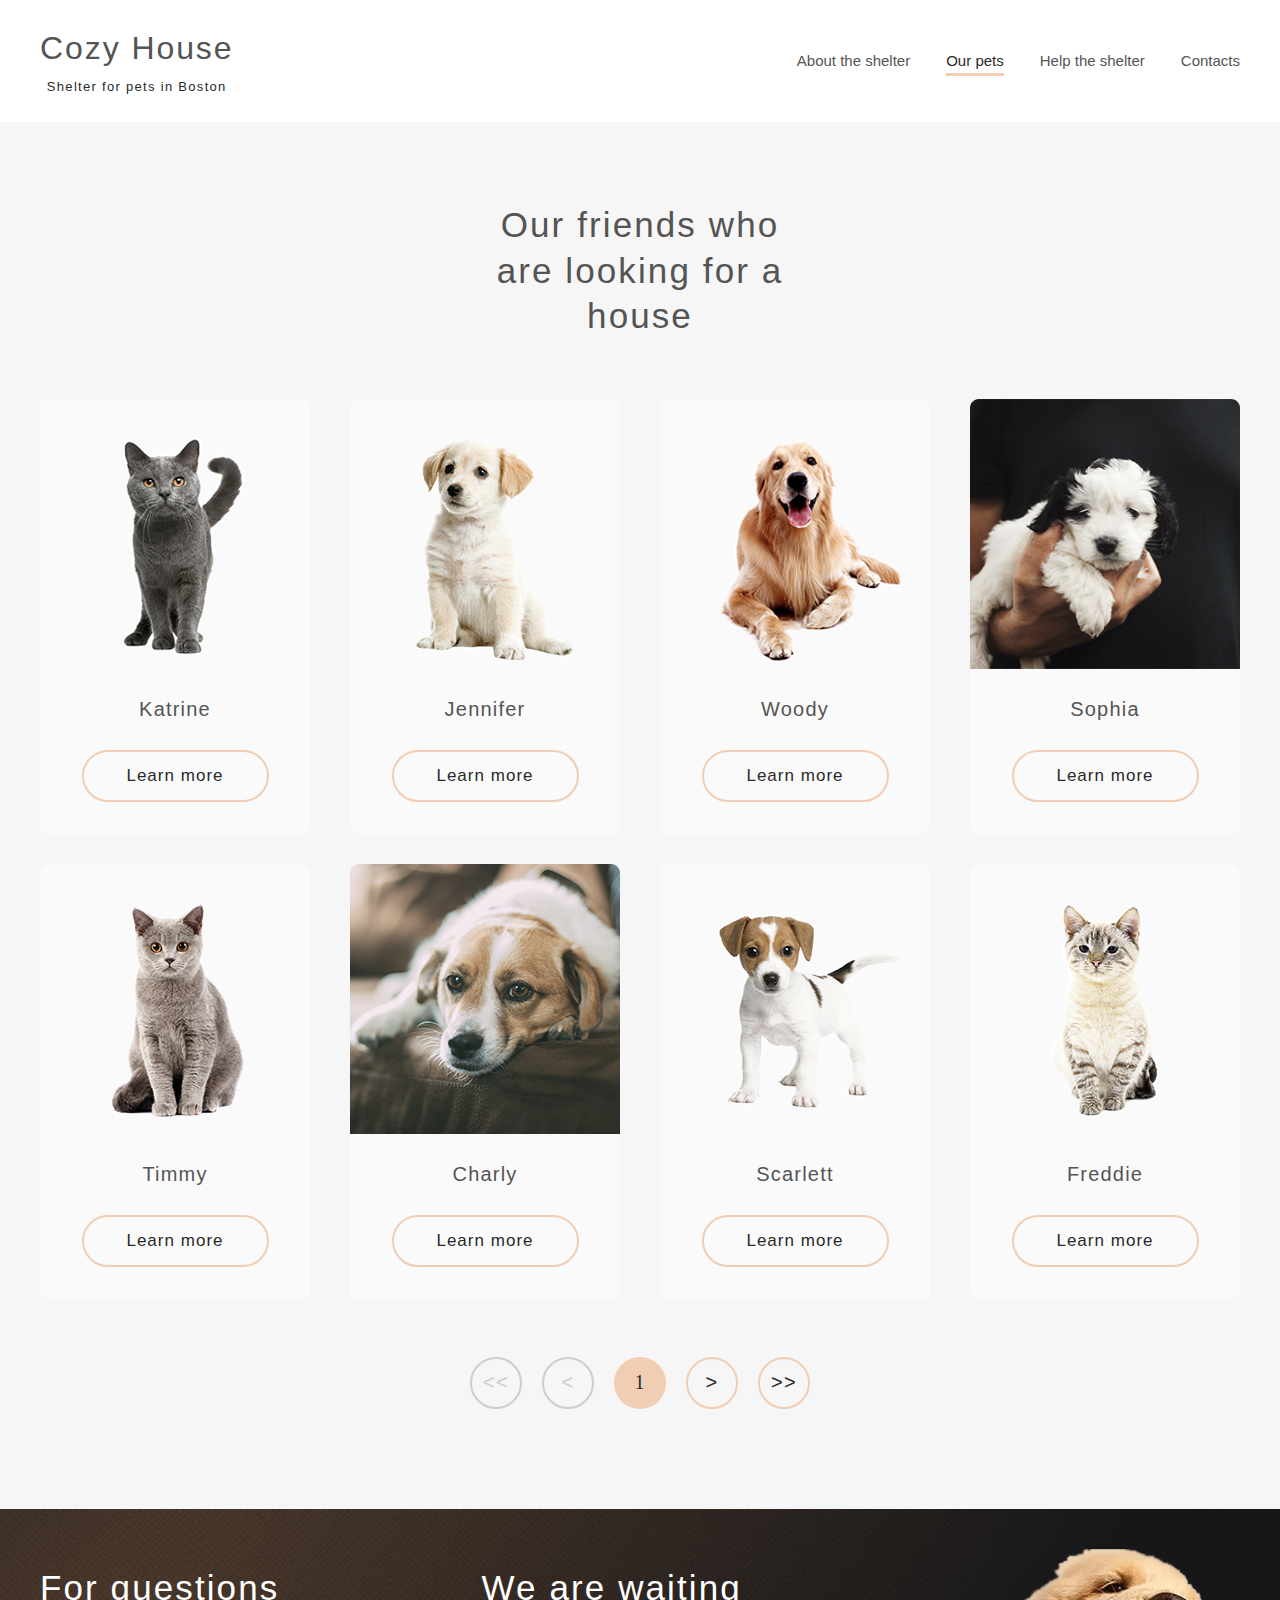
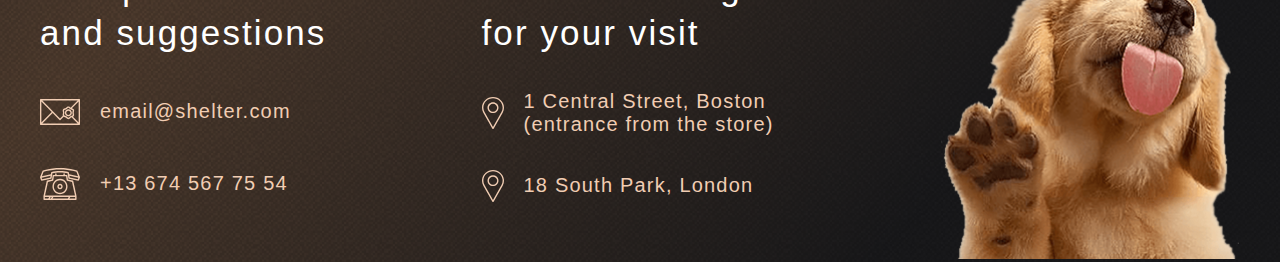
==== pages/pets/index.html @ 34df9387 "Add files via upload" ====
<!DOCTYPE html>
<html lang="en">

<head>
   <meta charset="UTF-8">
   <meta http-equiv="X-UA-Compatible" content="IE=edge">
   <meta name="viewport" content="width=device-width, initial-scale=1.0">
   <title>Shelter</title>
   <link rel="apple-touch-icon" sizes="180x180" href="../../assets/favicon/apple-touch-icon.png">
   <link rel="icon" type="image/png" sizes="32x32" href="../../assets/favicon/favicon-32x32.png">
   <link rel="icon" type="image/png" sizes="16x16" href="../../assets/favicon/favicon-16x16.png">
   <link rel="manifest" href="../../assets/favicon/site.webmanifest">
   <link rel="mask-icon" href="../../assets/favicon/safari-pinned-tab.svg" color="#5bbad5">
   <meta name="msapplication-TileColor" content="#da532c">
   <meta name="theme-color" content="#ffffff">
   <link rel="stylesheet" href="css/normalize.css">
   <link rel="stylesheet" href="css/base.css">
   <link rel="stylesheet" href="css/fonts.css">
   <!-- <link rel="stylesheet" href="css/style.css"> -->
   <link rel="stylesheet" href="css/style-copy.css">
</head>

<body>
   <!--  HEADER -->
   <header class="header">
      <div class="wrapper">
         <div class="header__wrapper flex">

            <div class="header__logo logo">
               <a href="../../index.html" class="logo__link flex">
                  <h1 class="logo__title">Cozy House</h1>
                  <span class="logo__subtitle">Shelter for pets in Boston</span>
               </a>
            </div>

            <nav class="header__nav">
               <ul class="header__list flex">
                  <li class="header__item">
                     <a href="../../index.html" class="header__item_link about__link">About the shelter</a>
                  </li>
                  <li class="header__item">
                     <a href="#!" class="header__item_link our-pets__link">Our pets</a>
                  </li>
                  <li class="header__item">
                     <a href="../../index.html#help" class="header__item_link help__link">Help the shelter</a>
                  </li>
                  <li class="header__item">
                     <a href="#footer__sec" class="header__item_link contacts__link">Contacts</a>
                  </li>
               </ul>

            </nav>

            <div class="header__burger burger">
               <span class="burger__line burger__line_first"></span>
               <span class="burger__line burger__line_second"></span>
               <span class="burger__line burger__line_third"></span>
            </div>
         </div>

      </div>
   </header>

   <!-- Our Friends -->
   <section class="pets  our-friends" id="friends">
      <div class="wrapper">
         <div class="pets__wrapper flex">
            <h3 class="pets__title">Our friends who are&nbsp;looking for a house</h3>

            <div class="pets__carousel">
               <div class="slides">
                  <div class="switch flex">
                     <div class="slide__item slide flex">
                        <img class="slide__image" src="../../assets/images/item-1-katrine.png" alt="katrine">
                        <p class="slide__text">Katrine</p>
                        <button class="slide__btn">Learn more</button>
                     </div>

                     <div class="slide__item slide flex">
                        <img class="slide__image" src="../../assets/images/item-2-jennifer.png" alt="jennifer">
                        <p class="slide__text">Jennifer</p>
                        <button class="slide__btn">Learn more</button>
                     </div>

                     <div class="slide__item slide flex">
                        <img class="slide__image" src="../../assets/images/item-3-woody.png" alt="woody">
                        <p class="slide__text">Woody</p>
                        <button class="slide__btn">Learn more</button>
                     </div>

                     <div class="slide__item slide flex">
                        <img class="slide__image" src="../../assets/images/item-4-sophia.png" alt="sophia">
                        <p class="slide__text">Sophia</p>
                        <button class="slide__btn">Learn more</button>
                     </div>
                     <div class="slide__item slide flex">
                        <img class="slide__image" src="../../assets/images/item-6-timmy.png" alt="timmy">
                        <p class="slide__text">Timmy</p>
                        <button class="slide__btn">Learn more</button>
                     </div>
                     <div class="slide__item slide flex">
                        <img class="slide__image" src="../../assets/images/item-7-charly.png" alt="charly">
                        <p class="slide__text">Charly</p>
                        <button class="slide__btn">Learn more</button>
                     </div>
                     <div class="slide__item slide flex">
                        <img class="slide__image" src="../../assets/images/item-5-scarlett.png" alt="scarlett">
                        <p class="slide__text">Scarlett</p>
                        <button class="slide__btn">Learn more</button>
                     </div>

                     <div class="slide__item slide flex">
                        <img class="slide__image" src="../../assets/images/item-8-freddie.png" alt="freddie">
                        <p class="slide__text">Freddie</p>
                        <button class="slide__btn">Learn more</button>
                     </div>
                  </div>
               </div>
            </div>

            <div class="buttons__list flex">
               <button class="buttons__item btn_1 btn"></button>
               <button class="buttons__item btn_2 btn"></button>
               <button class="buttons__item btn_3 btn"></button>
               <button class="buttons__item btn_4 btn"></button>
               <button class="buttons__item btn_5 btn"></button>
            </div>

         </div>
      </div>
   </section>

   <!-- FOOTER  -->
   <footer class="footer" id="footer__sec">
      <div class="wrapper">

         <div class="footer__wrapper flex">

            <div class="footer__info flex">

               <div class="footer__contacts contacts flex">
                  <h3 class="contacts__title">For questions and suggestions</h3>

                  <a href="mailto:email@shelter.com?subject=Important!&body=Hi." class="contacts__mail mail flex">
                     <img class="mail__img" src="../../assets/icon/icon-email.svg" alt="mail">
                     <span class="mail__text">email@shelter.com</span>
                  </a>

                  <a href="tel:+136745677554" class="contacts__phone phone flex">
                     <img class="phone__img" src="../../assets/icon/icon-phone.svg" alt="phone">
                     <span class="phone__text">+13 674 567 75 54</span>
                  </a>
               </div>


               <div class="footer__location location flex">
                  <h3 class="location__title">We are waiting for your visit</h3>

                  <a href="https://www.google.com/maps/search/1+Central+Street,+Boston/@42.3227057,-71.1659023,12z/data=!3m1!4b1"
                     class="contacts__location adress flex" target="_blank">
                     <img class="adress__img" src="../../assets/icon/icon-marker.svg" alt="location">
                     <span class="adress__text">1 Central Street, Boston (entrance from the store)</span>
                  </a>

                  <a href="https://www.google.com/maps/search/18+South+Park,+London/@51.5108323,-0.1219735,12z/data=!3m1!4b1"
                     class="contacts__location adress flex" target="_blank">
                     <img class="adress__img" src="../../assets/icon/icon-marker.svg" alt="location">
                     <span class="adress__text">18 South Park, London</span>
                  </a>
               </div>

            </div>

            <img src="../../assets/images/footer-puppy.png" alt="">
         </div>
      </div>
   </footer>

</body>

</html>
---- pages/pets/css/base.css ----
*,
*::before,
*::after {
   margin: 0;
   padding: 0;
   border: 0;
   -webkit-box-sizing: border-box;
   -moz-box-sizing: border-box;
   box-sizing: border-box;
}

html,
body,
div,
span,
applet,
object,
iframe,
h1,
h2,
h3,
h4,
h5,
h6,
p,
blockquote,
pre,
a,
abbr,
acronym,
address,
big,
cite,
code,
del,
dfn,
em,
img,
ins,
kbd,
q,
s,
samp,
small,
strike,
strong,
sub,
sup,
tt,
var,
b,
u,
i,
center,
dl,
dt,
dd,
ol,
ul,
li,
fieldset,
form,
label,
legend,
table,
caption,
tbody,
tfoot,
thead,
tr,
th,
td,
article,
aside,
canvas,
details,
embed,
figure,
figcaption,
footer,
header,
hgroup,
menu,
nav,
output,
ruby,
section,
summary,
time,
mark,
main,
audio,
video {
   margin: 0;
   padding: 0;
   border: 0;
   font-size: 100%;
   font: inherit;
   vertical-align: baseline;
}

article,
aside,
details,
figcaption,
figure,
footer,
header,
hgroup,
menu,
nav,
section {
   display: block;
}

ol,
ul {
   list-style: none;
}

blockquote,
q {
   quotes: none;
}

blockquote:before,
blockquote:after,
q:before,
q:after {
   content: "";
   content: none;
}

a,
a:visited {
   text-decoration: none;
}

a:hover {
   text-decoration: none;
}

h1,
h2,
h3,
h4,
h5,
h6 {
   font-weight: inherit;
   font-size: inherit;
}

img {
   max-width: 100%;
   vertical-align: top;
}

html {
   font-size: 16px;
   /* по умолчанию */
   height: 100%;
   scroll-behavior: smooth;
   cursor: default;
}

body {
   min-height: 100vh;
   line-height: 1;

}

table {
   border-collapse: collapse;
   border-spacing: 0;
}

/* ------------------------------ */
---- pages/pets/css/style.css ----
/* -- --------- ROOTS start -------- -- */
:root {
   --font-georgia: 'Georgia', sans-serif;
   --font-arial: 'Arial', sans-serif;
}

/* -- --------- ROOTS end -------- -- */

a:hover,
.btn:hover,
.slide__item:hover {
   cursor: pointer;
}

.header {
   padding-top: 28px;
   padding-bottom: 28px;
}

.wrapper {
   max-width: 1280px;
   margin: 0 auto;
   padding: 0 40px;
}

.flex {
   display: flex;
}

.btn {
   text-align: center;
   color: #292929;
}


/* -- --------- HEADER start-------- -- */
.header__wrapper {
   justify-content: space-between;
   align-items: center;
}

.header__logo {
   margin-right: auto;
}

.logo__link {
   flex-direction: column;
   align-items: center;
   gap: 10px;
}

.logo__title {
   font-family: var(--font-georgia);
   font-style: normal;
   font-weight: 400;
   font-size: 32px;
   line-height: 129%;
   letter-spacing: 0.06em;
   color: #545454;
}

.logo__subtitle {
   font-family: var(--font-arial);
   font-style: normal;
   font-weight: 400;
   font-size: 13px;
   line-height: 15px;
   letter-spacing: 0.1em;
   color: #292929;
}

.header__list {
   justify-content: space-between;
   align-items: center;
   gap: 36px;
}

.header__item_link {
   font-family: var(--font-arial);
   font-style: normal;
   font-weight: 400;
   font-size: 15px;
   line-height: 160%;
   color: #545454;
   position: relative;
   text-decoration: none;
}

.our-pets__link {
   padding-bottom: 4px;
   color: #292929;
   border-bottom: 3px solid #f1cdb3;
}


.about__link:hover,
.help__link:hover,
.contacts__link:hover {
   color: #000000;
}

.about__link:after,
.help__link:after,
.contacts__link:after {
   display: block;
   position: absolute;
   left: 0;
   width: 0;
   height: 3px;
   background-color: #f1cdb3;
   content: "";
   transition: width 0.3s ease-out;
}

.about__link:hover:after,
.help__link:hover:after,
.contacts__link:hover:after {
   width: 100%;
}

/* -- --------- HEADER end-------- -- */

/* -- --------- Our friends(Pets) start-------- -- */
.pets {
   background: #F6F6F6;
}

.pets__carousel {
   margin-bottom: 58px;
}

.pets__wrapper {
   flex-direction: column;
   align-items: center;
   padding-top: 80px;
   padding-bottom: 100px;
}

.pets__title {
   width: 400px;
   font-family: var(--font-georgia);
   font-style: normal;
   font-weight: 400;
   font-size: 35px;
   line-height: 130%;
   text-align: center;
   letter-spacing: 0.06em;
   color: #545454;
   margin-bottom: 60px;
}

input {
   display: none;
}

.switch {
   flex-direction: row;
   flex-wrap: wrap;
   align-items: center;
   column-gap: 40px;
   row-gap: 30px;
   transition: all 1s ease;
}

.slide__item {
   width: 270px;
   height: 435px;
   flex-direction: column;
   align-items: center;
   gap: 29px;
   background: #fafafa;
   border-radius: 9px;
}

.slide__image {
   width: 270px;
   height: 270px;
}

.slide__text {
   font-family: var(--font-georgia);
   font-style: normal;
   font-weight: 400;
   font-size: 20px;
   line-height: 23px;
   text-align: center;
   letter-spacing: 0.06em;
   color: #545454;
}

.slide__btn {
   width: 187px;
   height: 52px;
   border: 2px solid #f1cdb3;
   border-radius: 100px;
   font-family: var(--font-georgia);
   font-style: normal;
   font-weight: 400;
   font-size: 17px;
   line-height: 130%;
   letter-spacing: 0.06em;
   color: #292929;
   background-color: #fafafa;
}

.slide:hover>button {
   border: none;
   background-color: #fddcc4;
}

.slide:hover {
   box-shadow: 0 0 5px 5px #fddcc4;
}

.buttons__list {
   width: 340px;
   align-items: center;
   justify-content: space-between;
}

.buttons__item {
   position: relative;
   width: 52px;
   height: 52px;
   border-radius: 50%;
   background-color: transparent;
}

.btn_1 {
   border: 2px solid #cdcdcd;
}

.btn_2 {
   border: 2px solid #cdcdcd;
}

.btn_3 {
   background: #f1cdb3;
}

.btn_4 {
   border: 2px solid #f1cdb3;
}

.btn_5 {
   border: 2px solid #f1cdb3;
}

.btn_1::before {
   content: "<<";
   font-family: var(--font-georgia);
   font-style: normal;
   font-weight: 400;
   font-size: 20px;
   line-height: 115%;
   letter-spacing: 0.06em;
   color: #cdcdcd;
}

.btn_2::before {
   content: "<";
   font-family: var(--font-georgia);
   font-style: normal;
   font-weight: 400;
   font-size: 20px;
   line-height: 115%;
   letter-spacing: 0.06em;
   color: #cdcdcd;
}

.btn_3::before {
   content: "1";
   font-family: 'Georgia';
   font-style: normal;
   font-weight: 400;
   font-size: 20px;
   line-height: 115%;
   letter-spacing: 0.06em;
   color: #292929;
}

.btn_4::before {
   content: ">";
   font-family: var(--font-georgia);
   font-style: normal;
   font-weight: 400;
   font-size: 20px;
   line-height: 115%;
   letter-spacing: 0.06em;
   color: #292929;
}

.btn_5::before {
   content: ">>";
   font-family: var(--font-georgia);
   font-style: normal;
   font-weight: 400;
   font-size: 20px;
   line-height: 115%;
   letter-spacing: 0.06em;
   color: #292929;
}

/* -- --------- Our friends(Pets) end-------- -- */

/* -- --------- FOOTER start -------- -- */
.footer {
   background: url('../../../assets/images/footer-gradient-background.png') 100% 100%/cover no-repeat;
}

.footer__wrapper {
   align-items: flex-start;
   justify-content: space-between;
   padding-top: 40px;
   gap: 160px;
}

.footer__info {
   justify-content: space-between;
   gap: 145px;
   padding-top: 16px;
   padding-bottom: 60px;
}

.footer__contacts {
   flex-direction: column;
   gap: 40px;
}

.footer__location {
   flex-direction: column;
   gap: 34px;
}

.contacts__title,
.location__title {
   font-family: var(--font-georgia);
   font-style: normal;
   font-weight: 400;
   font-size: 35px;
   line-height: 130%;
   letter-spacing: 0.06em;
   color: #ffffff;
}

.mail__text,
.phone__text,
.adress__text {
   font-family: var(--font-georgia);
   font-style: normal;
   font-weight: 400;
   font-size: 20px;
   line-height: 115%;
   letter-spacing: 0.06em;
   color: #f1cdb3;
}

.mail,
.phone,
.adress {
   align-items: center;
   gap: 20px;
}

.mail__img,
.phone__img {
   width: 40px;
   height: 32px;
}

.adress__img {
   width: 22px;
   height: 32px;
}

/* -- --------- FOOTER end -------- -- */
---- pages/pets/css/style-copy.css ----
/* -- --------- ROOTS start -------- -- */
:root {
   --font-georgia: 'Georgia', sans-serif;
   --font-arial: 'Arial', sans-serif;
}

/* -- --------- ROOTS end -------- -- */

.header {
   padding-top: 28px;
   padding-bottom: 28px;
}

.wrapper {
   max-width: 1280px;
   margin: 0 auto;
   padding: 0 40px;
}

.flex {
   display: flex;
}

.btn {
   text-align: center;
   color: #292929;
}

a:hover,
.btn:hover,
.slide__item:hover {
   cursor: pointer;
}

/* -- --------- HEADER start-------- -- */
.header__wrapper {
   justify-content: space-between;
   align-items: center;
}

.header__logo {
   margin-right: auto;
}

.logo__link {
   flex-direction: column;
   align-items: center;
   gap: 10px;
}

.logo__title {
   font-family: var(--font-georgia);
   font-style: normal;
   font-weight: 400;
   font-size: 32px;
   line-height: 129%;
   letter-spacing: 0.06em;
   color: #545454;
}

.logo__subtitle {
   font-family: var(--font-arial);
   font-style: normal;
   font-weight: 400;
   font-size: 13px;
   line-height: 15px;
   letter-spacing: 0.1em;
   color: #292929;
}

.header__list {
   justify-content: space-between;
   align-items: center;
   gap: 36px;
}

.header__item_link {
   font-family: var(--font-arial);
   font-style: normal;
   font-weight: 400;
   font-size: 15px;
   line-height: 160%;
   color: #545454;
   position: relative;
   text-decoration: none;
}

.our-pets__link {
   padding-bottom: 4px;
   color: #292929;
   border-bottom: 3px solid #f1cdb3;
}


.about__link:hover,
.help__link:hover,
.contacts__link:hover {
   color: #000000;
}

.about__link:after,
.help__link:after,
.contacts__link:after {
   display: block;
   position: absolute;
   left: 0;
   width: 0;
   height: 3px;
   background-color: #f1cdb3;
   content: "";
   transition: width 0.3s ease-out;
}

.about__link:hover:after,
.help__link:hover:after,
.contacts__link:hover:after {
   width: 100%;
}

/* -- --------- HEADER end-------- -- */

/* -- --------- Our friends(Pets) start-------- -- */
.pets {
   background: #F6F6F6;
}

.pets__carousel {
   margin-bottom: 58px;
}

.pets__wrapper {
   flex-direction: column;
   align-items: center;
   padding-top: 80px;
   padding-bottom: 100px;
}

.pets__title {
   width: 400px;
   font-family: var(--font-georgia);
   font-style: normal;
   font-weight: 400;
   font-size: 35px;
   line-height: 130%;
   text-align: center;
   letter-spacing: 0.06em;
   color: #545454;
   margin-bottom: 60px;
}

input {
   display: none;
}

.switch {
   flex-wrap: wrap;
   align-items: center;
   column-gap: 40px;
   row-gap: 30px;
   transition: all 1s ease;
}

.slide__item {
   width: 270px;
   height: 435px;
   flex-direction: column;
   align-items: center;
   gap: 29px;
   background: #fafafa;
   border-radius: 9px;
}

.slide__image {
   width: 270px;
   height: 270px;
}

.slide__text {
   font-family: var(--font-georgia);
   font-style: normal;
   font-weight: 400;
   font-size: 20px;
   line-height: 23px;
   text-align: center;
   letter-spacing: 0.06em;
   color: #545454;
}

.slide__btn {
   width: 187px;
   height: 52px;
   border: 2px solid #f1cdb3;
   border-radius: 100px;
   font-family: var(--font-georgia);
   font-style: normal;
   font-weight: 400;
   font-size: 17px;
   line-height: 130%;
   letter-spacing: 0.06em;
   color: #292929;
   background-color: #fafafa;
}

.slide:hover>button {
   border: none;
   background-color: #fddcc4;
}

.slide:hover {
   box-shadow: 0 0 5px 5px #fddcc4;
}

.buttons__list {
   width: 340px;
   align-items: center;
   justify-content: space-between;
}

.buttons__item {
   position: relative;
   width: 52px;
   height: 52px;
   border-radius: 50%;
   background-color: transparent;
}

.btn_1 {
   border: 2px solid #cdcdcd;
}

.btn_2 {
   border: 2px solid #cdcdcd;
}

.btn_3 {
   background: #f1cdb3;
}

.btn_4 {
   border: 2px solid #f1cdb3;
}

.btn_5 {
   border: 2px solid #f1cdb3;
}

.btn_1::before {
   content: "<<";
   font-family: var(--font-georgia);
   font-style: normal;
   font-weight: 400;
   font-size: 20px;
   line-height: 115%;
   letter-spacing: 0.06em;
   color: #cdcdcd;
}

.btn_2::before {
   content: "<";
   font-family: var(--font-georgia);
   font-style: normal;
   font-weight: 400;
   font-size: 20px;
   line-height: 115%;
   letter-spacing: 0.06em;
   color: #cdcdcd;
}

.btn_3::before {
   content: "1";
   font-family: 'Georgia';
   font-style: normal;
   font-weight: 400;
   font-size: 20px;
   line-height: 115%;
   letter-spacing: 0.06em;
   color: #292929;
}

.btn_4::before {
   content: ">";
   font-family: var(--font-georgia);
   font-style: normal;
   font-weight: 400;
   font-size: 20px;
   line-height: 115%;
   letter-spacing: 0.06em;
   color: #292929;
}

.btn_5::before {
   content: ">>";
   font-family: var(--font-georgia);
   font-style: normal;
   font-weight: 400;
   font-size: 20px;
   line-height: 115%;
   letter-spacing: 0.06em;
   color: #292929;
}

/* -- --------- Our friends(Pets) end-------- -- */

/* -- --------- FOOTER start -------- -- */
.footer {
   background: url('../../../assets/images/footer-gradient-background.png') 100% 100%/cover no-repeat;
}

.footer__wrapper {
   align-items: flex-start;
   justify-content: space-between;
   padding-top: 40px;
   gap: 160px;
}

.footer__info {
   justify-content: space-between;
   gap: 145px;
   padding-top: 16px;
   padding-bottom: 60px;
}

.footer__contacts {
   flex-direction: column;
   gap: 40px;
}

.footer__location {
   flex-direction: column;
   gap: 34px;
}

.contacts__title,
.location__title {
   font-family: var(--font-georgia);
   font-style: normal;
   font-weight: 400;
   font-size: 35px;
   line-height: 130%;
   letter-spacing: 0.06em;
   color: #ffffff;
}

.mail__text,
.phone__text,
.adress__text {
   font-family: var(--font-georgia);
   font-style: normal;
   font-weight: 400;
   font-size: 20px;
   line-height: 115%;
   letter-spacing: 0.06em;
   color: #f1cdb3;
}

.mail,
.phone,
.adress {
   align-items: center;
   gap: 20px;
}

.mail__img,
.phone__img {
   width: 40px;
   height: 32px;
}

.adress__img {
   width: 22px;
   height: 32px;
}

/* -- --------- FOOTER end -------- -- */


/* -- --------- Media start -------- -- */

/* @media screen and (max-width: 1280px) { */

/* .header {
      padding-top: 1.75rem;
      padding-bottom: 1.75rem;
   } */

/* .wrapper {
      max-width: 80rem;
      margin: 0 auto;
      padding: 0 2.5rem;
   } */

/* .switch {
      column-gap: 34px;
      row-gap: 30px;

   } */
/* } */


@media screen and (max-width: 769px) {

   .header {
      padding-top: 1.75rem;
      padding-bottom: 1.75rem;
   }

   .wrapper {
      max-width: 48rem;
      margin: 0 auto;
      padding: 0 1.875rem;
   }

   .pets__wrapper {
      flex-wrap: wrap;
      padding-top: 3.75rem;
      padding-bottom: 4.375rem;

   }

   .switch {
      justify-content: space-between;
      align-items: center;
      padding-left: 4rem;
      padding-right: 4rem;
   }

   .pets__title {
      margin-bottom: 1.875rem;
   }

   .pets__carousel {
      margin-bottom: 2.5rem;

   }

   .footer__wrapper {
      flex-direction: column;
      column-gap: 0;
      row-gap: 4rem;
      padding-top: 1.875rem;
      align-items: center;
   }

   .footer__info {
      gap: 3.75rem;
      padding: 0 2.125rem;
   }

}

@media screen and (max-width: 321px) {
   .header__nav {
      display: none;
   }

   .pets__title {
      width: 300px;
      font-size: 25px;
      margin-bottom: 42px;
      margin-left: -35px;
   }

   .header {
      padding-top: 1.75rem;
      padding-bottom: 1.75rem;
   }

   .wrapper {
      max-width: 20rem;
      margin: 0 auto;
      padding: 10px;
   }

   .pets__wrapper {
      flex-wrap: wrap;
      padding-top: 3.75rem;
      padding-bottom: 4.375rem;
      justify-content: flex-start;
   }

   .switch {
      align-items: center;
      padding-left: 0;
      padding-right: 0;
      column-gap: 0;
   }

   .pets__title {
      margin-bottom: 1.875rem;
   }

   .pets__carousel {
      margin-bottom: 2.5rem;

   }

   .footer__wrapper {
      flex-direction: column;
      column-gap: 0;
      row-gap: 4rem;
      padding-top: 1.875rem;
      align-items: center;
   }

   .footer__info {
      flex-direction: column;
      gap: 3.75rem;
      padding: 0 2.125rem;
   }

}

/* -- --------- Media end -------- -- */
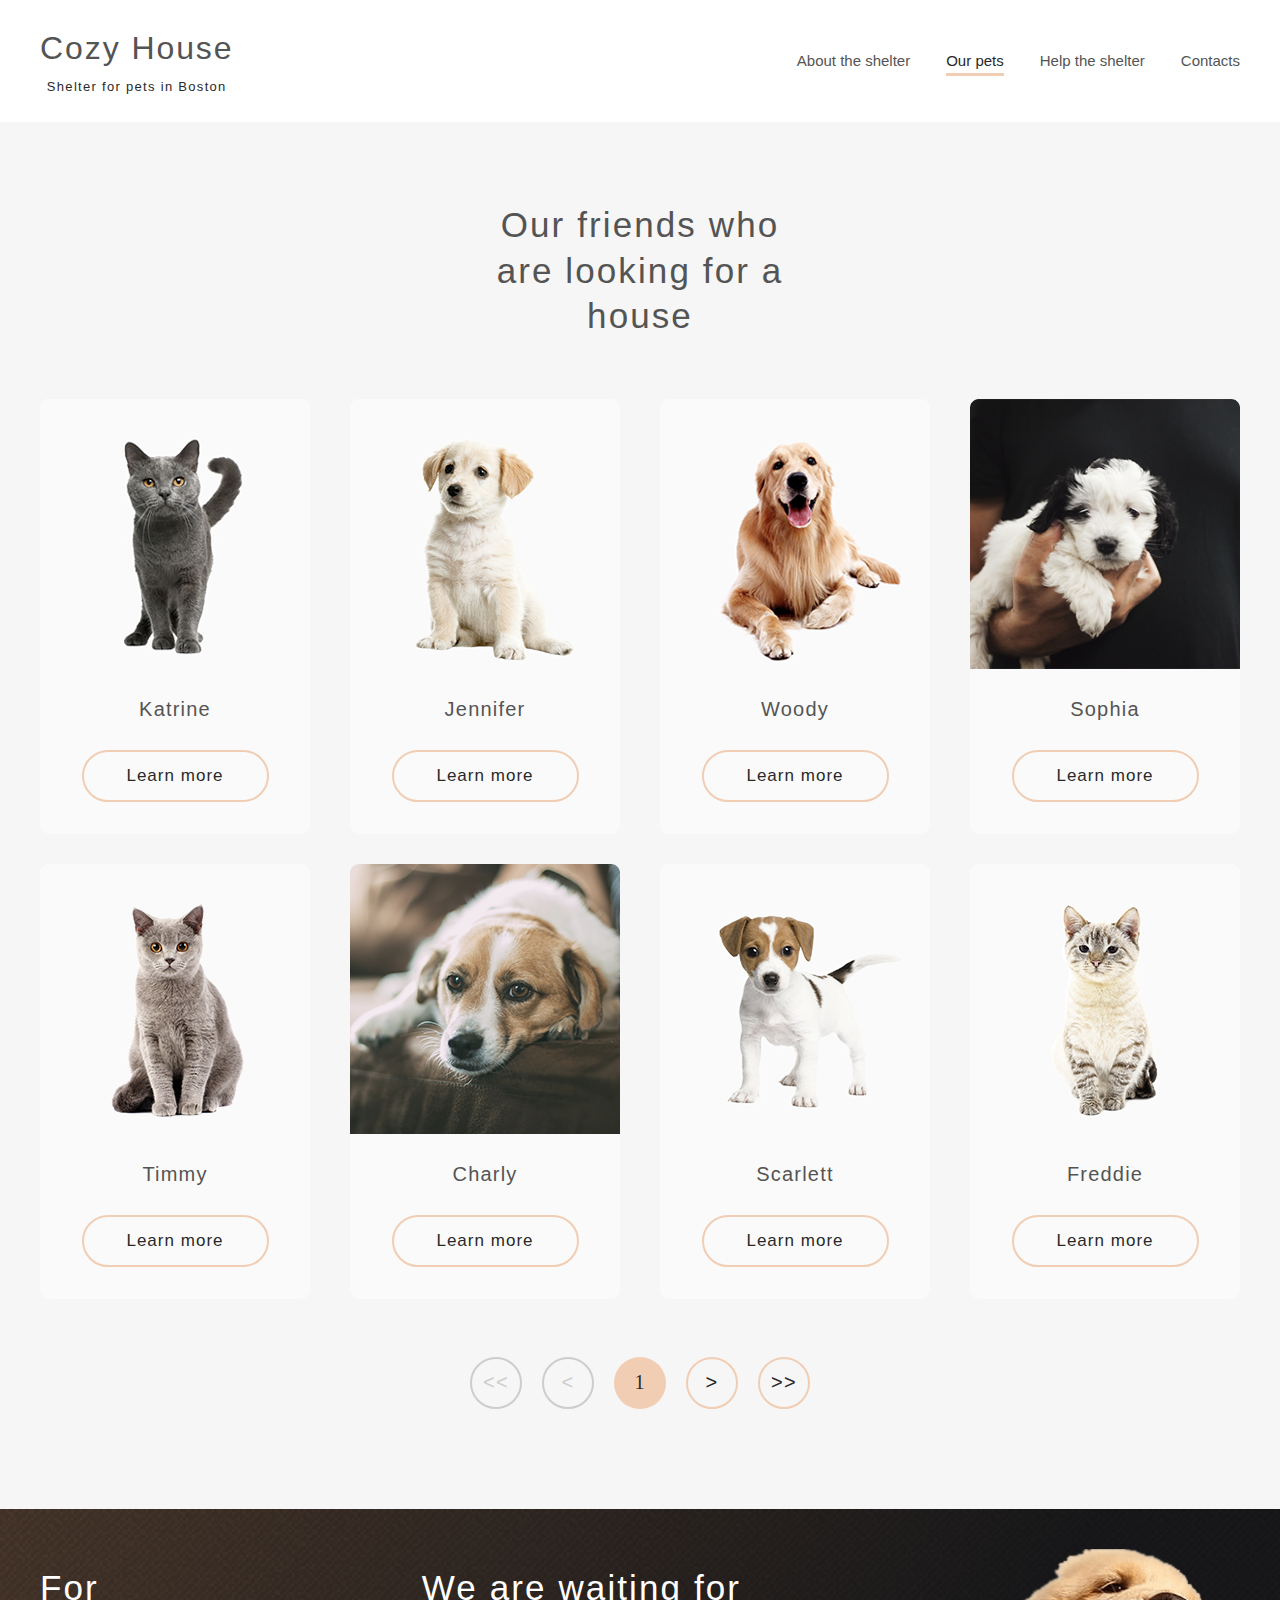
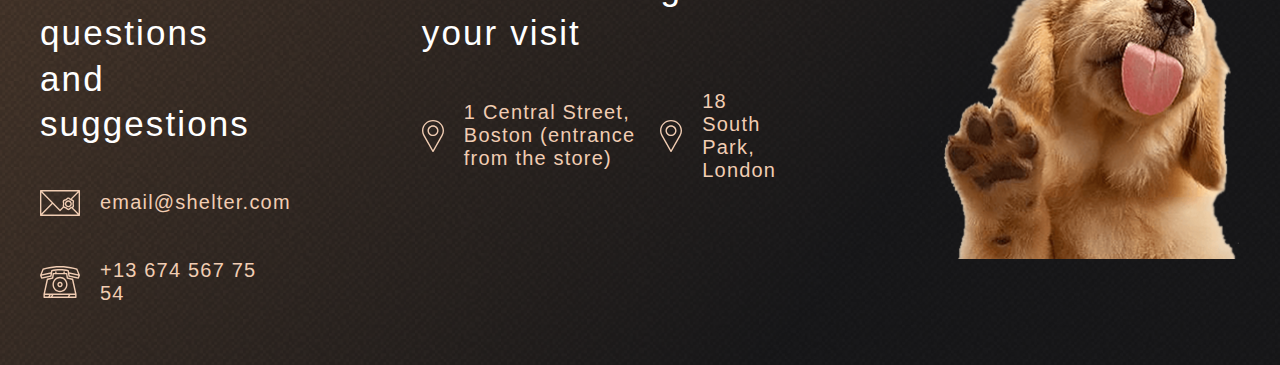
==== commit 238bac8a: "Update index.html" ====
--- a/pages/pets/index.html
+++ b/pages/pets/index.html
@@ -16,166 +16,169 @@
    <link rel="stylesheet" href="css/normalize.css">
    <link rel="stylesheet" href="css/base.css">
    <link rel="stylesheet" href="css/fonts.css">
-   <!-- <link rel="stylesheet" href="css/style.css"> -->
-   <link rel="stylesheet" href="css/style-copy.css">
+   <link rel="stylesheet" href="css/style.css">
 </head>
 
 <body>
-   <!--  HEADER -->
-   <header class="header">
-      <div class="wrapper">
-         <div class="header__wrapper flex">
+   <div class="container">
+      <!--  HEADER -->
+      <header class="header">
+         <div class="wrapper">
+            <div class="header__wrapper flex">
 
-            <div class="header__logo logo">
-               <a href="../../index.html" class="logo__link flex">
-                  <h1 class="logo__title">Cozy House</h1>
-                  <span class="logo__subtitle">Shelter for pets in Boston</span>
-               </a>
+               <div class="header__logo logo">
+                  <a href="../../index.html" class="logo__link flex">
+                     <h1 class="logo__title">Cozy House</h1>
+                     <span class="logo__subtitle">Shelter for pets in Boston</span>
+                  </a>
+               </div>
+
+               <nav class="header__nav">
+                  <ul class="header__list flex">
+                     <li class="header__item">
+                        <a href="../../index.html" class="header__item_link about__link">About the shelter</a>
+                     </li>
+                     <li class="header__item">
+                        <a href="#!" class="header__item_link our-pets__link">Our pets</a>
+                     </li>
+                     <li class="header__item">
+                        <a href="../../index.html#help" class="header__item_link help__link">Help the shelter</a>
+                     </li>
+                     <li class="header__item">
+                        <a href="#footer__sec" class="header__item_link contacts__link">Contacts</a>
+                     </li>
+                  </ul>
+
+               </nav>
+
+               <div class="header__burger burger">
+                  <span class="burger__line burger__line_first"></span>
+                  <span class="burger__line burger__line_second"></span>
+                  <span class="burger__line burger__line_third"></span>
+               </div>
             </div>
 
-            <nav class="header__nav">
-               <ul class="header__list flex">
-                  <li class="header__item">
-                     <a href="../../index.html" class="header__item_link about__link">About the shelter</a>
-                  </li>
-                  <li class="header__item">
-                     <a href="#!" class="header__item_link our-pets__link">Our pets</a>
-                  </li>
-                  <li class="header__item">
-                     <a href="../../index.html#help" class="header__item_link help__link">Help the shelter</a>
-                  </li>
-                  <li class="header__item">
-                     <a href="#footer__sec" class="header__item_link contacts__link">Contacts</a>
-                  </li>
-               </ul>
+         </div>
+      </header>
 
-            </nav>
+      <!-- Our Friends -->
+      <section class="pets  our-friends" id="friends">
+         <div class="wrapper">
+            <div class="pets__wrapper flex">
+               <h3 class="pets__title">Our friends who are&nbsp;looking for a house</h3>
 
-            <div class="header__burger burger">
-               <span class="burger__line burger__line_first"></span>
-               <span class="burger__line burger__line_second"></span>
-               <span class="burger__line burger__line_third"></span>
-            </div>
-         </div>
+               <div class="pets__carousel">
+                  <div class="slides">
+                     <div class="switch flex">
+                        <div class="slide__item slide flex">
+                           <img class="slide__image" src="../../assets/images/item-1-katrine.png" alt="katrine">
+                           <p class="slide__text">Katrine</p>
+                           <button class="slide__btn">Learn more</button>
+                        </div>
 
-      </div>
-   </header>
+                        <div class="slide__item slide flex">
+                           <img class="slide__image" src="../../assets/images/item-2-jennifer.png" alt="jennifer">
+                           <p class="slide__text">Jennifer</p>
+                           <button class="slide__btn">Learn more</button>
+                        </div>
 
-   <!-- Our Friends -->
-   <section class="pets  our-friends" id="friends">
-      <div class="wrapper">
-         <div class="pets__wrapper flex">
-            <h3 class="pets__title">Our friends who are&nbsp;looking for a house</h3>
+                        <div class="slide__item slide flex">
+                           <img class="slide__image" src="../../assets/images/item-3-woody.png" alt="woody">
+                           <p class="slide__text">Woody</p>
+                           <button class="slide__btn">Learn more</button>
+                        </div>
 
-            <div class="pets__carousel">
-               <div class="slides">
-                  <div class="switch flex">
-                     <div class="slide__item slide flex">
-                        <img class="slide__image" src="../../assets/images/item-1-katrine.png" alt="katrine">
-                        <p class="slide__text">Katrine</p>
-                        <button class="slide__btn">Learn more</button>
-                     </div>
+                        <div class="slide__item slide flex">
+                           <img class="slide__image" src="../../assets/images/item-4-sophia.png" alt="sophia">
+                           <p class="slide__text">Sophia</p>
+                           <button class="slide__btn">Learn more</button>
+                        </div>
+                        <div class="slide__item slide flex">
+                           <img class="slide__image" src="../../assets/images/item-6-timmy.png" alt="timmy">
+                           <p class="slide__text">Timmy</p>
+                           <button class="slide__btn">Learn more</button>
+                        </div>
+                        <div class="slide__item slide flex">
+                           <img class="slide__image" src="../../assets/images/item-7-charly.png" alt="charly">
+                           <p class="slide__text">Charly</p>
+                           <button class="slide__btn">Learn more</button>
+                        </div>
+                        <div class="slide__item slide flex">
+                           <img class="slide__image" src="../../assets/images/item-5-scarlett.png" alt="scarlett">
+                           <p class="slide__text">Scarlett</p>
+                           <button class="slide__btn">Learn more</button>
+                        </div>
 
-                     <div class="slide__item slide flex">
-                        <img class="slide__image" src="../../assets/images/item-2-jennifer.png" alt="jennifer">
-                        <p class="slide__text">Jennifer</p>
-                        <button class="slide__btn">Learn more</button>
-                     </div>
-
-                     <div class="slide__item slide flex">
-                        <img class="slide__image" src="../../assets/images/item-3-woody.png" alt="woody">
-                        <p class="slide__text">Woody</p>
-                        <button class="slide__btn">Learn more</button>
-                     </div>
-
-                     <div class="slide__item slide flex">
-                        <img class="slide__image" src="../../assets/images/item-4-sophia.png" alt="sophia">
-                        <p class="slide__text">Sophia</p>
-                        <button class="slide__btn">Learn more</button>
-                     </div>
-                     <div class="slide__item slide flex">
-                        <img class="slide__image" src="../../assets/images/item-6-timmy.png" alt="timmy">
-                        <p class="slide__text">Timmy</p>
-                        <button class="slide__btn">Learn more</button>
-                     </div>
-                     <div class="slide__item slide flex">
-                        <img class="slide__image" src="../../assets/images/item-7-charly.png" alt="charly">
-                        <p class="slide__text">Charly</p>
-                        <button class="slide__btn">Learn more</button>
-                     </div>
-                     <div class="slide__item slide flex">
-                        <img class="slide__image" src="../../assets/images/item-5-scarlett.png" alt="scarlett">
-                        <p class="slide__text">Scarlett</p>
-                        <button class="slide__btn">Learn more</button>
-                     </div>
-
-                     <div class="slide__item slide flex">
-                        <img class="slide__image" src="../../assets/images/item-8-freddie.png" alt="freddie">
-                        <p class="slide__text">Freddie</p>
-                        <button class="slide__btn">Learn more</button>
+                        <div class="slide__item slide flex">
+                           <img class="slide__image" src="../../assets/images/item-8-freddie.png" alt="freddie">
+                           <p class="slide__text">Freddie</p>
+                           <button class="slide__btn">Learn more</button>
+                        </div>
                      </div>
                   </div>
                </div>
-            </div>
 
-            <div class="buttons__list flex">
-               <button class="buttons__item btn_1 btn"></button>
-               <button class="buttons__item btn_2 btn"></button>
-               <button class="buttons__item btn_3 btn"></button>
-               <button class="buttons__item btn_4 btn"></button>
-               <button class="buttons__item btn_5 btn"></button>
-            </div>
-
-         </div>
-      </div>
-   </section>
-
-   <!-- FOOTER  -->
-   <footer class="footer" id="footer__sec">
-      <div class="wrapper">
-
-         <div class="footer__wrapper flex">
-
-            <div class="footer__info flex">
-
-               <div class="footer__contacts contacts flex">
-                  <h3 class="contacts__title">For questions and suggestions</h3>
-
-                  <a href="mailto:email@shelter.com?subject=Important!&body=Hi." class="contacts__mail mail flex">
-                     <img class="mail__img" src="../../assets/icon/icon-email.svg" alt="mail">
-                     <span class="mail__text">email@shelter.com</span>
-                  </a>
-
-                  <a href="tel:+136745677554" class="contacts__phone phone flex">
-                     <img class="phone__img" src="../../assets/icon/icon-phone.svg" alt="phone">
-                     <span class="phone__text">+13 674 567 75 54</span>
-                  </a>
-               </div>
-
-
-               <div class="footer__location location flex">
-                  <h3 class="location__title">We are waiting for your visit</h3>
-
-                  <a href="https://www.google.com/maps/search/1+Central+Street,+Boston/@42.3227057,-71.1659023,12z/data=!3m1!4b1"
-                     class="contacts__location adress flex" target="_blank">
-                     <img class="adress__img" src="../../assets/icon/icon-marker.svg" alt="location">
-                     <span class="adress__text">1 Central Street, Boston (entrance from the store)</span>
-                  </a>
-
-                  <a href="https://www.google.com/maps/search/18+South+Park,+London/@51.5108323,-0.1219735,12z/data=!3m1!4b1"
-                     class="contacts__location adress flex" target="_blank">
-                     <img class="adress__img" src="../../assets/icon/icon-marker.svg" alt="location">
-                     <span class="adress__text">18 South Park, London</span>
-                  </a>
+               <div class="buttons__list flex">
+                  <button class="buttons__item btn_1 btn"></button>
+                  <button class="buttons__item btn_2 btn"></button>
+                  <button class="buttons__item btn_3 btn"></button>
+                  <button class="buttons__item btn_4 btn"></button>
+                  <button class="buttons__item btn_5 btn"></button>
                </div>
 
             </div>
+         </div>
+      </section>
 
-            <img src="../../assets/images/footer-puppy.png" alt="">
+      <!-- FOOTER  -->
+      <footer class="footer" id="footer__sec">
+         <div class="wrapper">
+
+            <div class="footer__wrapper flex">
+
+               <div class="footer__info flex">
+
+                  <div class="footer__contacts contacts flex">
+                     <h3 class="contacts__title">For questions and suggestions</h3>
+
+                     <a href="mailto:email@shelter.com?subject=Important!&body=Hi." class="contacts__mail mail flex">
+                        <img class="mail__img" src="../../assets/icon/icon-email.svg" alt="mail">
+                        <span class="mail__text">email@shelter.com</span>
+                     </a>
+
+                     <a href="tel:+136745677554" class="contacts__phone phone flex">
+                        <img class="phone__img" src="../../assets/icon/icon-phone.svg" alt="phone">
+                        <span class="phone__text">+13 674 567 75 54</span>
+                     </a>
+                  </div>
+
+
+                  <div class="footer__location location flex">
+                     <h3 class="location__title">We are waiting for your visit</h3>
+
+                   <div class="location__content flex">
+                        <a href="https://www.google.com/maps/search/1+Central+Street,+Boston/@42.3227057,-71.1659023,12z/data=!3m1!4b1"
+                           class="contacts__location adress flex" target="_blank">
+                           <img class="adress__img" src="../../assets/icon/icon-marker.svg" alt="location">
+                           <span class="adress__text">1 Central Street, Boston (entrance from the store)</span>
+                        </a>
+   
+                        <a href="https://www.google.com/maps/search/18+South+Park,+London/@51.5108323,-0.1219735,12z/data=!3m1!4b1"
+                           class="contacts__location adress flex" target="_blank">
+                           <img class="adress__img" src="../../assets/icon/icon-marker.svg" alt="location">
+                           <span class="adress__text">18 South Park, London</span>
+                        </a>
+                   </div>
+                  </div>
+
+               </div>
+
+               <img class="footer__img" src="../../assets/images/footer-puppy.png" alt="">
+            </div>
          </div>
-      </div>
-   </footer>
+      </footer>
+   </div>
 
 </body>
 
-</html>+</html>
